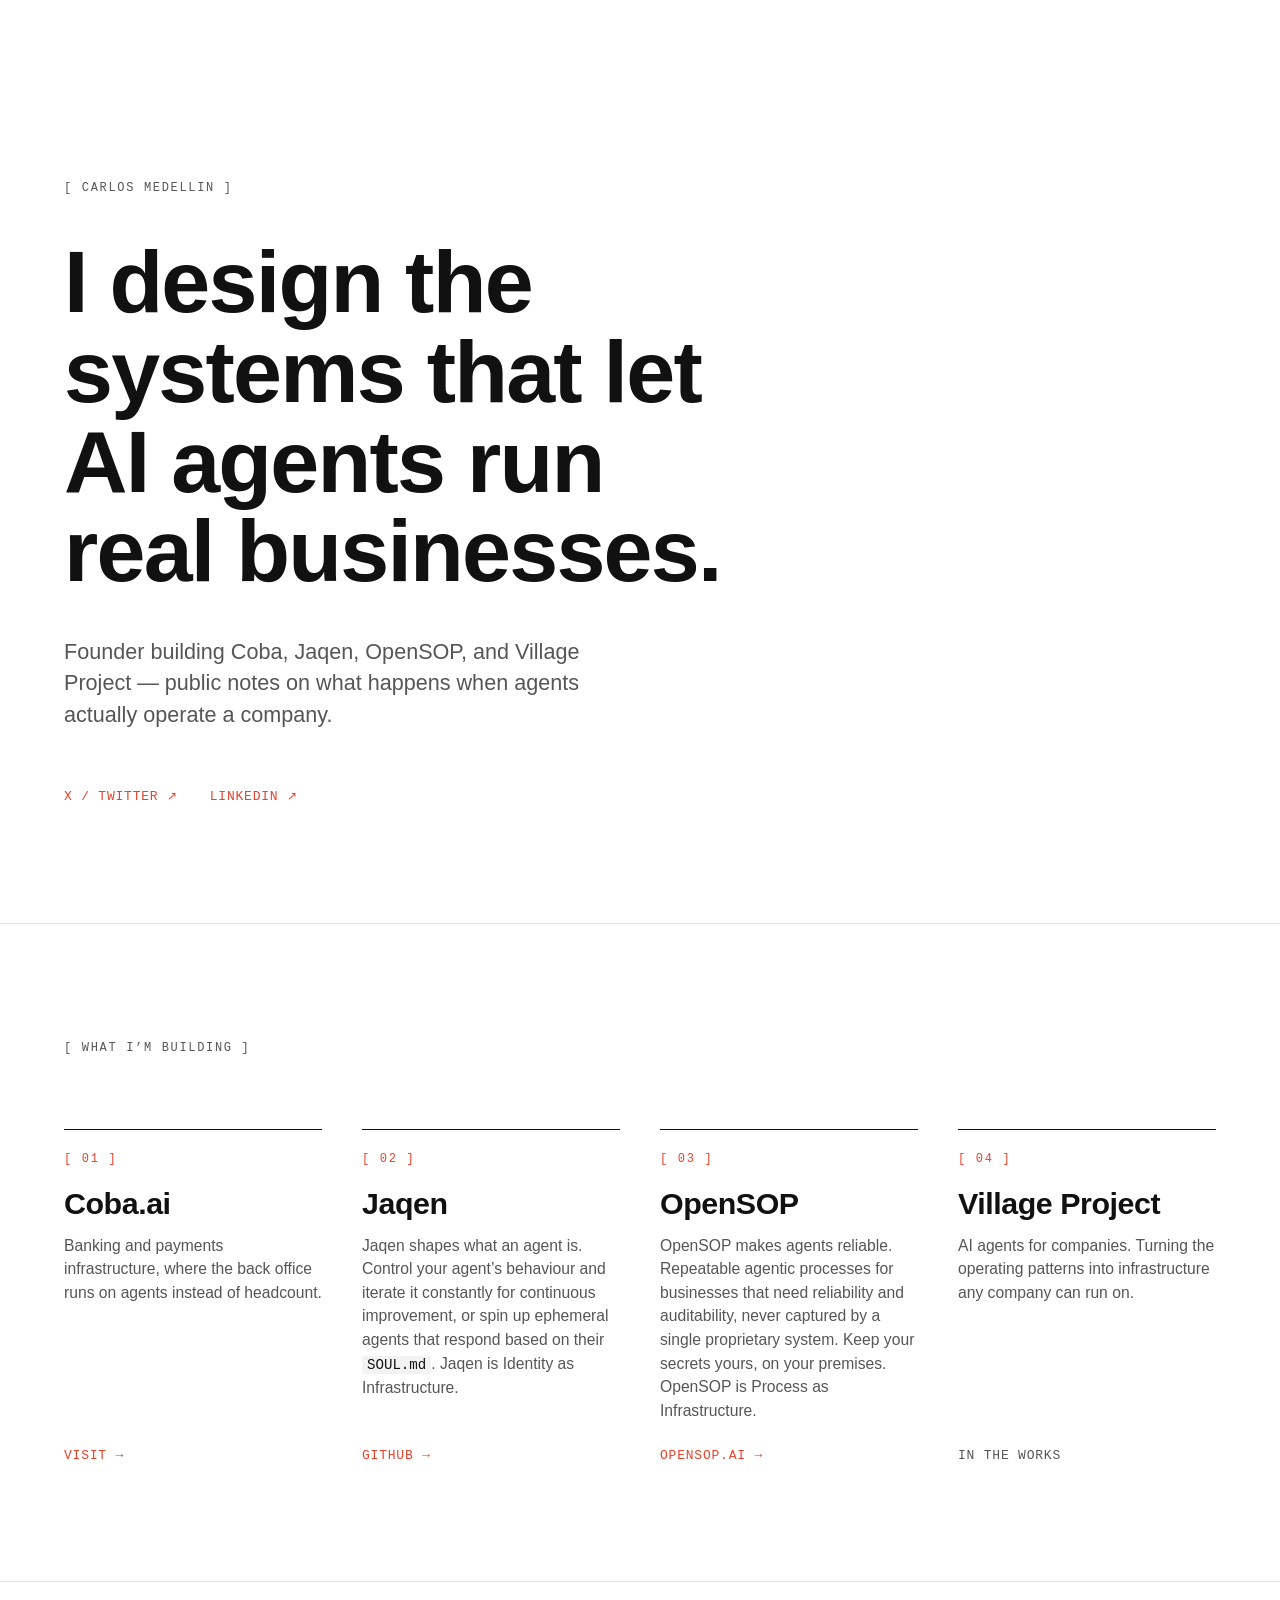
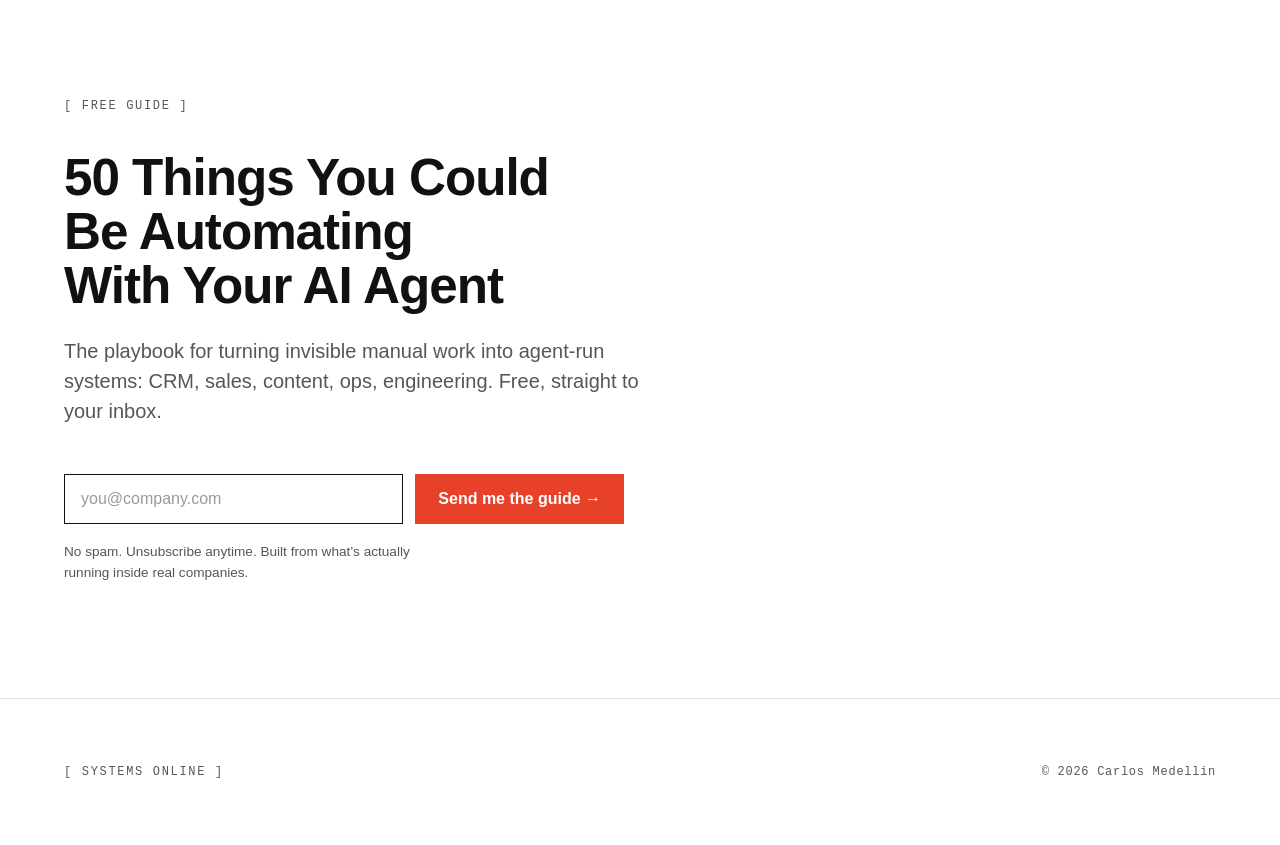
==== index.html @ 13a29b1f "Add personal site: hero, what I'm building, email capture Static single-page site (Swiss design, Git" ====
<!DOCTYPE html>
<html lang="en">
<head>
  <meta charset="UTF-8" />
  <meta name="viewport" content="width=device-width, initial-scale=1.0" />
  <title>Carlos Medellin — Systems for AI agents</title>
  <meta name="description" content="Founder building Coba, Jaqen, OpenSOP, and Village Project. Public notes on what happens when agents actually operate a company." />
  <link rel="stylesheet" href="style.css" />
</head>
<body>
  <main>
    <!-- ===== HERO ===== -->
    <section class="hero section">
      <div class="grid">
        <div class="hero__inner">
          <p class="tag">[ CARLOS MEDELLIN ]</p>
          <h1 class="hero__headline">I design the systems that let AI agents run real businesses.</h1>
          <p class="hero__subhead">Founder building Coba, Jaqen, OpenSOP, and Village Project — public notes on what happens when agents actually operate a company.</p>
          <ul class="hero__links">
            <li><a href="https://x.com/heycamego" target="_blank" rel="noopener">X / Twitter <span aria-hidden="true">&#8599;</span></a></li>
            <li><a href="https://www.linkedin.com/in/camego" target="_blank" rel="noopener">LinkedIn <span aria-hidden="true">&#8599;</span></a></li>
          </ul>
        </div>
      </div>
    </section>

    <hr class="rule" />

    <!-- ===== WHAT I'M BUILDING ===== -->
    <section class="building section">
      <div class="grid">
        <header class="section__head">
          <p class="tag">[ WHAT I&rsquo;M BUILDING ]</p>
        </header>

        <ol class="projects">
          <li class="project">
            <p class="tag project__index">[ 01 ]</p>
            <h2 class="project__name">Coba.ai</h2>
            <p class="project__desc">Banking and payments infrastructure, where the back office runs on agents instead of headcount.</p>
            <a class="project__link" href="https://coba.ai" target="_blank" rel="noopener">Visit <span aria-hidden="true">&#8594;</span></a>
          </li>

          <li class="project">
            <p class="tag project__index">[ 02 ]</p>
            <h2 class="project__name">Jaqen</h2>
            <p class="project__desc">Jaqen shapes what an agent is. Control your agent&rsquo;s behaviour and iterate it constantly for continuous improvement, or spin up ephemeral agents that respond based on their <code>SOUL.md</code>. Jaqen is Identity as Infrastructure.</p>
            <a class="project__link" href="https://github.com/coba-ai/Jaqen" target="_blank" rel="noopener">GitHub <span aria-hidden="true">&#8594;</span></a>
          </li>

          <li class="project">
            <p class="tag project__index">[ 03 ]</p>
            <h2 class="project__name">OpenSOP</h2>
            <p class="project__desc">OpenSOP makes agents reliable. Repeatable agentic processes for businesses that need reliability and auditability, never captured by a single proprietary system. Keep your secrets yours, on your premises. OpenSOP is Process as Infrastructure.</p>
            <a class="project__link" href="https://opensop.ai" target="_blank" rel="noopener">opensop.ai <span aria-hidden="true">&#8594;</span></a>
          </li>

          <li class="project">
            <p class="tag project__index">[ 04 ]</p>
            <h2 class="project__name">Village Project</h2>
            <p class="project__desc">AI agents for companies. Turning the operating patterns into infrastructure any company can run on.</p>
            <span class="project__link project__link--muted">In the works</span>
          </li>
        </ol>
      </div>
    </section>

    <hr class="rule" />

    <!-- ===== EMAIL CAPTURE ===== -->
    <section class="capture section">
      <div class="grid">
        <div class="capture__inner">
          <p class="tag">[ FREE GUIDE ]</p>
          <h2 class="capture__headline">50 Things You Could Be Automating With Your AI Agent</h2>
          <p class="capture__body">The playbook for turning invisible manual work into agent-run systems: CRM, sales, content, ops, engineering. Free, straight to your inbox.</p>

          <form id="signup-form" class="form" action="https://api.web3forms.com/submit" method="POST">
            <input type="hidden" name="access_key" value="YOUR_ACCESS_KEY_HERE" />
            <input type="hidden" name="subject" value="New signup: 50 Things guide" />
            <input type="checkbox" name="botcheck" class="hidden" style="display:none" tabindex="-1" autocomplete="off" />

            <label for="email" class="visually-hidden">Email address</label>
            <input
              id="email"
              class="form__input"
              type="email"
              name="email"
              placeholder="you@company.com"
              autocomplete="email"
              required
            />
            <button class="form__button" type="submit">Send me the guide <span aria-hidden="true">&#8594;</span></button>
          </form>

          <p class="capture__note">No spam. Unsubscribe anytime. Built from what&rsquo;s actually running inside real companies.</p>

          <p id="form-result" class="form__result" role="status" aria-live="polite" hidden></p>
        </div>
      </div>
    </section>

    <hr class="rule" />

    <footer class="footer section">
      <div class="grid">
        <p class="tag">[ SYSTEMS ONLINE ]</p>
        <p class="footer__copy">&copy; <span id="year">2026</span> Carlos Medellin</p>
      </div>
    </footer>
  </main>

  <script src="script.js"></script>
</body>
</html>
---- style.css ----
/* ============================================================
   Carlos Medellin — personal site
   Swiss grid foundation · Norwegian minimalist accents
   System fonts only · one accent color
   ============================================================ */

:root {
  --bg:        #ffffff;
  --ink:       #111111;
  --ink-soft:  #565656;
  --hairline:  #e2e2e2;

  /* single accent — international vermilion */
  --accent:      #e8412a;
  --accent-dark: #c8331e;

  --sans: "Helvetica Neue", Inter, Arial, sans-serif;
  --mono: ui-monospace, "SF Mono", Menlo, Consolas, monospace;

  --gutter: 24px;
  --maxw: 1200px;
  --col-gap: 40px;
}

/* ---------- reset ---------- */
*,
*::before,
*::after { box-sizing: border-box; }

html { -webkit-text-size-adjust: 100%; }

body {
  margin: 0;
  background: var(--bg);
  color: var(--ink);
  font-family: var(--sans);
  font-size: 17px;
  line-height: 1.5;
  -webkit-font-smoothing: antialiased;
  text-rendering: optimizeLegibility;
}

h1, h2, p, ol, ul { margin: 0; }
ol, ul { list-style: none; padding: 0; }

a {
  color: var(--accent);
  text-decoration: none;
}
a:hover { color: var(--accent-dark); }

code {
  font-family: var(--mono);
  font-size: 0.9em;
}

.visually-hidden {
  position: absolute;
  width: 1px; height: 1px;
  padding: 0; margin: -1px;
  overflow: hidden;
  clip: rect(0 0 0 0);
  white-space: nowrap;
  border: 0;
}

/* ---------- layout scaffolding ---------- */
.grid {
  width: 100%;
  max-width: var(--maxw);
  margin: 0 auto;
  padding: 0 var(--gutter);
}

.section { padding: clamp(56px, 9vw, 120px) 0; }

.rule {
  border: 0;
  border-top: 1px solid var(--hairline);
  margin: 0;
}

/* ---------- monospace tag label ---------- */
.tag {
  font-family: var(--mono);
  font-size: 12px;
  letter-spacing: 0.14em;
  text-transform: uppercase;
  color: var(--ink-soft);
  margin: 0;
}

/* ============================================================
   HERO
   ============================================================ */
.hero { padding-top: clamp(72px, 14vw, 180px); }

.hero__inner { max-width: 15ch; }
.hero__inner { max-width: none; }

.hero .tag { margin-bottom: clamp(20px, 4vw, 40px); }

.hero__headline {
  font-weight: 700;
  font-size: clamp(2.4rem, 7vw, 5.5rem);
  line-height: 1.02;
  letter-spacing: -0.02em;
  max-width: 16ch;
  text-wrap: balance;
}

.hero__subhead {
  margin-top: clamp(24px, 4vw, 40px);
  font-size: clamp(1.05rem, 2.1vw, 1.35rem);
  line-height: 1.45;
  color: var(--ink-soft);
  max-width: 46ch;
  text-wrap: pretty;
}

.hero__links {
  display: flex;
  gap: 32px;
  flex-wrap: wrap;
  margin-top: clamp(32px, 5vw, 52px);
}
.hero__links a {
  font-family: var(--mono);
  font-size: 13px;
  letter-spacing: 0.06em;
  text-transform: uppercase;
}
.hero__links span { font-size: 0.9em; }

/* ============================================================
   WHAT I'M BUILDING
   ============================================================ */
.section__head { margin-bottom: clamp(40px, 6vw, 72px); }

.projects {
  display: grid;
  grid-template-columns: repeat(4, 1fr);
  gap: var(--col-gap);
}

.project {
  display: flex;
  flex-direction: column;
  border-top: 1px solid var(--ink);
  padding-top: 20px;
}

.project__index {
  color: var(--accent);
  margin-bottom: 20px;
}

.project__name {
  font-weight: 700;
  font-size: clamp(1.4rem, 2.4vw, 1.9rem);
  letter-spacing: -0.015em;
  line-height: 1.05;
  margin-bottom: 14px;
}

.project__desc {
  color: var(--ink-soft);
  font-size: 0.98rem;
  line-height: 1.5;
  text-wrap: pretty;
  flex: 1 1 auto;
  margin-bottom: 24px;
}
.project__desc code {
  color: var(--ink);
  background: #f3f3f3;
  padding: 1px 5px;
  border-radius: 2px;
}

.project__link {
  font-family: var(--mono);
  font-size: 13px;
  letter-spacing: 0.06em;
  text-transform: uppercase;
  align-self: flex-start;
}
.project__link--muted {
  color: var(--ink-soft);
  cursor: default;
}

/* ============================================================
   EMAIL CAPTURE
   ============================================================ */
.capture__inner { max-width: 720px; }

.capture .tag { margin-bottom: clamp(20px, 4vw, 36px); }

.capture__headline {
  font-weight: 700;
  font-size: clamp(1.9rem, 4.6vw, 3.2rem);
  line-height: 1.05;
  letter-spacing: -0.02em;
  text-wrap: balance;
}

.capture__body {
  margin-top: 24px;
  font-size: clamp(1.05rem, 2vw, 1.25rem);
  line-height: 1.5;
  color: var(--ink-soft);
  max-width: 56ch;
  text-wrap: pretty;
}

.form {
  display: flex;
  gap: 12px;
  margin-top: clamp(32px, 5vw, 48px);
  max-width: 560px;
}

.form__input {
  flex: 1 1 auto;
  min-width: 0;
  font-family: var(--sans);
  font-size: 1rem;
  color: var(--ink);
  background: var(--bg);
  border: 1px solid var(--ink);
  border-radius: 0;
  padding: 15px 16px;
  transition: border-color 0.15s ease;
}
.form__input::placeholder { color: #9a9a9a; }
.form__input:focus {
  outline: none;
  border-color: var(--accent);
  box-shadow: inset 0 0 0 1px var(--accent);
}

.form__button {
  flex: 0 0 auto;
  font-family: var(--sans);
  font-size: 1rem;
  font-weight: 600;
  color: #fff;
  background: var(--accent);
  border: 1px solid var(--accent);
  border-radius: 0;
  padding: 15px 22px;
  cursor: pointer;
  white-space: nowrap;
  transition: background-color 0.18s ease, transform 0.06s ease;
}
.form__button span {
  display: inline-block;
  transition: transform 0.18s ease;
}
.form__button:hover {
  background: var(--accent-dark);
  border-color: var(--accent-dark);
}
.form__button:hover span { transform: translateX(4px); }
.form__button:active { transform: translateY(1px); }
.form__button:disabled {
  opacity: 0.6;
  cursor: default;
}

.capture__note {
  margin-top: 18px;
  font-size: 0.85rem;
  color: var(--ink-soft);
  max-width: 52ch;
}

.form__result {
  margin-top: clamp(28px, 4vw, 40px);
  font-size: clamp(1.1rem, 2vw, 1.35rem);
  font-weight: 600;
  line-height: 1.4;
  max-width: 40ch;
  text-wrap: pretty;
}
.form__result .tag {
  display: block;
  margin-bottom: 10px;
  color: var(--accent);
}

/* ============================================================
   FOOTER
   ============================================================ */
.footer { padding: clamp(40px, 6vw, 64px) 0; }
.footer .grid {
  display: flex;
  justify-content: space-between;
  align-items: baseline;
  gap: 20px;
  flex-wrap: wrap;
}
.footer__copy {
  font-family: var(--mono);
  font-size: 12px;
  letter-spacing: 0.06em;
  color: var(--ink-soft);
}

/* ============================================================
   RESPONSIVE
   ============================================================ */
@media (max-width: 960px) {
  .projects { grid-template-columns: repeat(2, 1fr); }
}

@media (max-width: 640px) {
  body { font-size: 16px; }
  .projects { grid-template-columns: 1fr; gap: 0; }
  .project {
    border-top: 1px solid var(--hairline);
    padding: 28px 0;
  }
  .project:first-child { border-top: 1px solid var(--ink); }
  .project__desc { margin-bottom: 18px; }

  .form { flex-direction: column; }
  .form__button { width: 100%; }
}
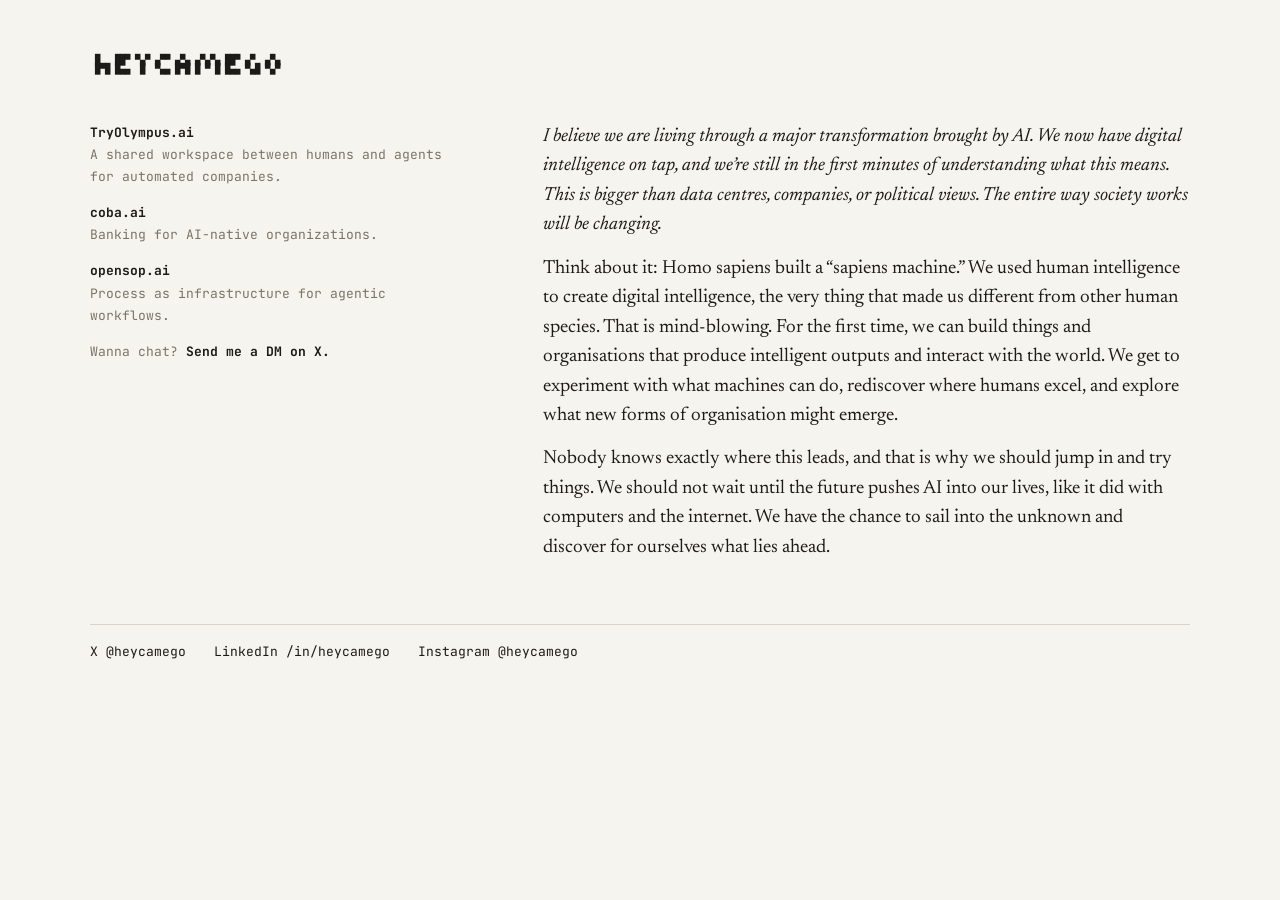
==== commit 6c0df946: "Redesign as a minimal two-column page Block-letter logo, projects on the left, worldview essay on th" ====
--- a/index.html
+++ b/index.html
@@ -3,113 +3,51 @@
 <head>
   <meta charset="UTF-8" />
   <meta name="viewport" content="width=device-width, initial-scale=1.0" />
-  <title>Carlos Medellin — Systems for AI agents</title>
-  <meta name="description" content="Founder building Coba, Jaqen, OpenSOP, and Village Project. Public notes on what happens when agents actually operate a company." />
-  <link rel="stylesheet" href="style.css" />
+  <title>heycamego</title>
+  <meta name="description" content="Carlos Medellin. We built a sapiens machine. Now we get to find out what it means." />
+  <link rel="stylesheet" href="https://fonts.googleapis.com/css2?family=JetBrains+Mono:wght@400;700&family=Newsreader:ital,opsz,wght@0,6..72,400;1,6..72,400&display=swap" />
+  <style>
+    :root { --bg: #f6f4ee; --ink: #1d1b17; --soft: #7a756a; --line: #d9d4c8;
+      --mono: "JetBrains Mono", ui-monospace, Menlo, Consolas, monospace; --serif: "Newsreader", Georgia, serif; }
+    body { max-width: 1100px; margin: 0 auto; padding: 56px max(16px, env(safe-area-inset-right, 0px)) 56px max(16px, env(safe-area-inset-left, 0px));
+      background: var(--bg); color: var(--ink); font: 13px/1.7 var(--mono); }
+    .logo { font: 9px/1 var(--mono); margin: 0 0 48px; }
+    main { display: grid; grid-template-columns: 1fr 1.7fr; gap: 72px; }
+    @media (max-width: 720px) { main { grid-template-columns: 1fr; gap: 36px; } }
+    ul { list-style: none; margin: 0; padding: 0; display: grid; gap: 14px; align-content: start; }
+    li { color: var(--soft); }
+    a { color: var(--ink); text-decoration: none; font-weight: 700; }
+    a:hover, a:focus-visible { text-decoration: underline; }
+    section { font: 19px/1.55 var(--serif); max-width: 34em; min-width: 0; }
+    section p { margin: 0 0 14px; }
+    section p:first-child { font-style: italic; }
+    footer { margin-top: 48px; padding-top: 16px; border-top: 1px solid var(--line); display: flex; flex-wrap: wrap; gap: 8px 28px; color: var(--soft); }
+    footer a { font-weight: 400; }
+  </style>
 </head>
 <body>
+  <pre class="logo" role="img" aria-label="heycamego"> █   ██▀ ▀▄▀ ▄▀▀ ▄▀▄ ▄▀▄▀▄ ██▀ ▄▀  ▄▀▄
+ █▀█ █▄▄  █  ▀▄▄ █▀█ █ ▀ █ █▄▄ ▀▄█ ▀▄▀</pre>
+
   <main>
-    <!-- ===== HERO ===== -->
-    <section class="hero section">
-      <div class="grid">
-        <div class="hero__inner">
-          <p class="tag">[ CARLOS MEDELLIN ]</p>
-          <h1 class="hero__headline">I design the systems that let AI agents run real businesses.</h1>
-          <p class="hero__subhead">Founder building Coba, Jaqen, OpenSOP, and Village Project — public notes on what happens when agents actually operate a company.</p>
-          <ul class="hero__links">
-            <li><a href="https://x.com/heycamego" target="_blank" rel="noopener">X / Twitter <span aria-hidden="true">&#8599;</span></a></li>
-            <li><a href="https://www.linkedin.com/in/camego" target="_blank" rel="noopener">LinkedIn <span aria-hidden="true">&#8599;</span></a></li>
-          </ul>
-        </div>
-      </div>
+    <ul>
+      <li><a href="https://tryolympus.ai">TryOlympus.ai</a><br />A shared workspace between humans and agents for automated companies.</li>
+      <li><a href="https://coba.ai">coba.ai</a><br />Banking for AI-native organizations.</li>
+      <li><a href="https://opensop.ai">opensop.ai</a><br />Process as infrastructure for agentic workflows.</li>
+      <li>Wanna chat? <a href="https://x.com/heycamego">Send me a DM on X.</a></li>
+    </ul>
+
+    <section>
+      <p>I believe we are living through a major transformation brought by AI. We now have digital intelligence on tap, and we’re still in the first minutes of understanding what this means. This is bigger than data centres, companies, or political views. The entire way society works will be changing.</p>
+      <p>Think about it: Homo sapiens built a “sapiens machine.” We used human intelligence to create digital intelligence, the very thing that made us different from other human species. That is mind-blowing. For the first time, we can build things and organisations that produce intelligent outputs and interact with the world. We get to experiment with what machines can do, rediscover where humans excel, and explore what new forms of organisation might emerge.</p>
+      <p>Nobody knows exactly where this leads, and that is why we should jump in and try things. We should not wait until the future pushes AI into our lives, like it did with computers and the internet. We have the chance to sail into the unknown and discover for ourselves what lies ahead.</p>
     </section>
-
-    <hr class="rule" />
-
-    <!-- ===== WHAT I'M BUILDING ===== -->
-    <section class="building section">
-      <div class="grid">
-        <header class="section__head">
-          <p class="tag">[ WHAT I&rsquo;M BUILDING ]</p>
-        </header>
-
-        <ol class="projects">
-          <li class="project">
-            <p class="tag project__index">[ 01 ]</p>
-            <h2 class="project__name">Coba.ai</h2>
-            <p class="project__desc">Banking and payments infrastructure, where the back office runs on agents instead of headcount.</p>
-            <a class="project__link" href="https://coba.ai" target="_blank" rel="noopener">Visit <span aria-hidden="true">&#8594;</span></a>
-          </li>
-
-          <li class="project">
-            <p class="tag project__index">[ 02 ]</p>
-            <h2 class="project__name">Jaqen</h2>
-            <p class="project__desc">Jaqen shapes what an agent is. Control your agent&rsquo;s behaviour and iterate it constantly for continuous improvement, or spin up ephemeral agents that respond based on their <code>SOUL.md</code>. Jaqen is Identity as Infrastructure.</p>
-            <a class="project__link" href="https://github.com/coba-ai/Jaqen" target="_blank" rel="noopener">GitHub <span aria-hidden="true">&#8594;</span></a>
-          </li>
-
-          <li class="project">
-            <p class="tag project__index">[ 03 ]</p>
-            <h2 class="project__name">OpenSOP</h2>
-            <p class="project__desc">OpenSOP makes agents reliable. Repeatable agentic processes for businesses that need reliability and auditability, never captured by a single proprietary system. Keep your secrets yours, on your premises. OpenSOP is Process as Infrastructure.</p>
-            <a class="project__link" href="https://opensop.ai" target="_blank" rel="noopener">opensop.ai <span aria-hidden="true">&#8594;</span></a>
-          </li>
-
-          <li class="project">
-            <p class="tag project__index">[ 04 ]</p>
-            <h2 class="project__name">Village Project</h2>
-            <p class="project__desc">AI agents for companies. Turning the operating patterns into infrastructure any company can run on.</p>
-            <span class="project__link project__link--muted">In the works</span>
-          </li>
-        </ol>
-      </div>
-    </section>
-
-    <hr class="rule" />
-
-    <!-- ===== EMAIL CAPTURE ===== -->
-    <section class="capture section">
-      <div class="grid">
-        <div class="capture__inner">
-          <p class="tag">[ FREE GUIDE ]</p>
-          <h2 class="capture__headline">50 Things You Could Be Automating With Your AI Agent</h2>
-          <p class="capture__body">The playbook for turning invisible manual work into agent-run systems: CRM, sales, content, ops, engineering. Free, straight to your inbox.</p>
-
-          <form id="signup-form" class="form" action="https://api.web3forms.com/submit" method="POST">
-            <input type="hidden" name="access_key" value="YOUR_ACCESS_KEY_HERE" />
-            <input type="hidden" name="subject" value="New signup: 50 Things guide" />
-            <input type="checkbox" name="botcheck" class="hidden" style="display:none" tabindex="-1" autocomplete="off" />
-
-            <label for="email" class="visually-hidden">Email address</label>
-            <input
-              id="email"
-              class="form__input"
-              type="email"
-              name="email"
-              placeholder="you@company.com"
-              autocomplete="email"
-              required
-            />
-            <button class="form__button" type="submit">Send me the guide <span aria-hidden="true">&#8594;</span></button>
-          </form>
-
-          <p class="capture__note">No spam. Unsubscribe anytime. Built from what&rsquo;s actually running inside real companies.</p>
-
-          <p id="form-result" class="form__result" role="status" aria-live="polite" hidden></p>
-        </div>
-      </div>
-    </section>
-
-    <hr class="rule" />
-
-    <footer class="footer section">
-      <div class="grid">
-        <p class="tag">[ SYSTEMS ONLINE ]</p>
-        <p class="footer__copy">&copy; <span id="year">2026</span> Carlos Medellin</p>
-      </div>
-    </footer>
   </main>
 
-  <script src="script.js"></script>
+  <footer>
+    <a href="https://x.com/heycamego">X @heycamego</a>
+    <a href="https://www.linkedin.com/in/heycamego">LinkedIn /in/heycamego</a>
+    <a href="https://www.instagram.com/heycamego">Instagram @heycamego</a>
+  </footer>
 </body>
 </html>
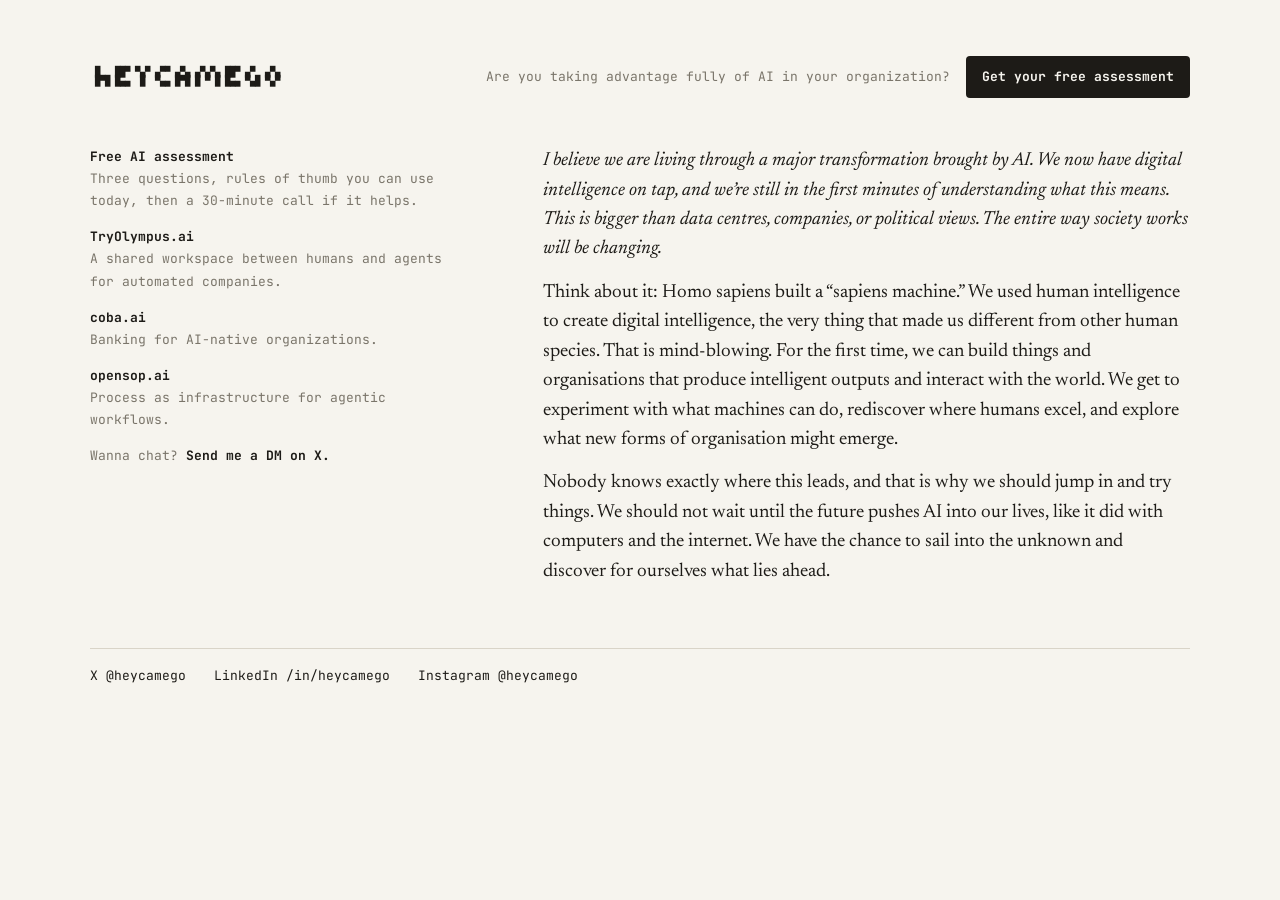
==== commit f38ed3c1: "Add free AI assessment page and homepage call to action Three questions, rules of thumb drawn from O" ====
--- a/index.html
+++ b/index.html
@@ -11,7 +11,10 @@
       --mono: "JetBrains Mono", ui-monospace, Menlo, Consolas, monospace; --serif: "Newsreader", Georgia, serif; }
     body { max-width: 1100px; margin: 0 auto; padding: 56px max(16px, env(safe-area-inset-right, 0px)) 56px max(16px, env(safe-area-inset-left, 0px));
       background: var(--bg); color: var(--ink); font: 13px/1.7 var(--mono); }
-    .logo { font: 9px/1 var(--mono); margin: 0 0 48px; }
+    header { display: flex; flex-wrap: wrap; justify-content: space-between; align-items: center; gap: 16px 24px; margin: 0 0 48px; }
+    .logo { font: 9px/1 var(--mono); margin: 0; }
+    .cta { display: flex; flex-wrap: wrap; align-items: center; gap: 10px 16px; color: var(--soft); }
+    .cta a { background: var(--ink); color: var(--bg); padding: 10px 16px; border-radius: 4px; }
     main { display: grid; grid-template-columns: 1fr 1.7fr; gap: 72px; }
     @media (max-width: 720px) { main { grid-template-columns: 1fr; gap: 36px; } }
     ul { list-style: none; margin: 0; padding: 0; display: grid; gap: 14px; align-content: start; }
@@ -26,11 +29,15 @@
   </style>
 </head>
 <body>
+  <header>
   <pre class="logo" role="img" aria-label="heycamego"> █   ██▀ ▀▄▀ ▄▀▀ ▄▀▄ ▄▀▄▀▄ ██▀ ▄▀  ▄▀▄
  █▀█ █▄▄  █  ▀▄▄ █▀█ █ ▀ █ █▄▄ ▀▄█ ▀▄▀</pre>
+    <div class="cta">Are you taking advantage fully of AI in your organization? <a href="/assessment/">Get your free assessment</a></div>
+  </header>
 
   <main>
     <ul>
+      <li><a href="/assessment/">Free AI assessment</a><br />Three questions, rules of thumb you can use today, then a 30-minute call if it helps.</li>
       <li><a href="https://tryolympus.ai">TryOlympus.ai</a><br />A shared workspace between humans and agents for automated companies.</li>
       <li><a href="https://coba.ai">coba.ai</a><br />Banking for AI-native organizations.</li>
       <li><a href="https://opensop.ai">opensop.ai</a><br />Process as infrastructure for agentic workflows.</li>
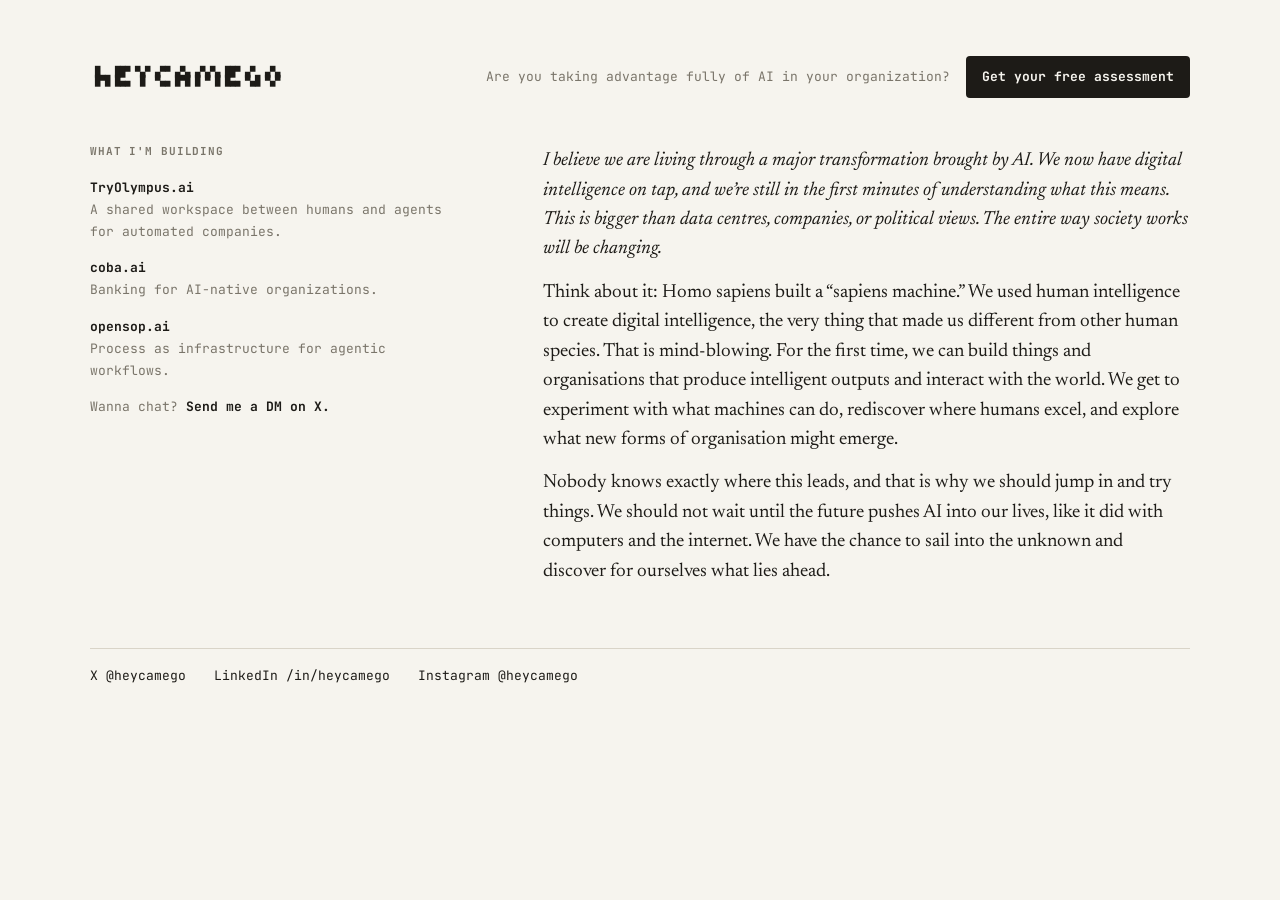
==== commit d89201b3: "Rework assessment results and homepage heading Each chosen problem gets its own section with copyabl" ====
--- a/index.html
+++ b/index.html
@@ -19,6 +19,7 @@
     @media (max-width: 720px) { main { grid-template-columns: 1fr; gap: 36px; } }
     ul { list-style: none; margin: 0; padding: 0; display: grid; gap: 14px; align-content: start; }
     li { color: var(--soft); }
+    .label { font: 700 11px/1 var(--mono); letter-spacing: .08em; text-transform: uppercase; color: var(--soft); margin: 0 0 20px; }
     a { color: var(--ink); text-decoration: none; font-weight: 700; }
     a:hover, a:focus-visible { text-decoration: underline; }
     section { font: 19px/1.55 var(--serif); max-width: 34em; min-width: 0; }
@@ -36,13 +37,15 @@
   </header>
 
   <main>
+    <div>
+    <h2 class="label">What I'm building</h2>
     <ul>
-      <li><a href="/assessment/">Free AI assessment</a><br />Three questions, rules of thumb you can use today, then a 30-minute call if it helps.</li>
       <li><a href="https://tryolympus.ai">TryOlympus.ai</a><br />A shared workspace between humans and agents for automated companies.</li>
       <li><a href="https://coba.ai">coba.ai</a><br />Banking for AI-native organizations.</li>
       <li><a href="https://opensop.ai">opensop.ai</a><br />Process as infrastructure for agentic workflows.</li>
       <li>Wanna chat? <a href="https://x.com/heycamego">Send me a DM on X.</a></li>
     </ul>
+    </div>
 
     <section>
       <p>I believe we are living through a major transformation brought by AI. We now have digital intelligence on tap, and we’re still in the first minutes of understanding what this means. This is bigger than data centres, companies, or political views. The entire way society works will be changing.</p>
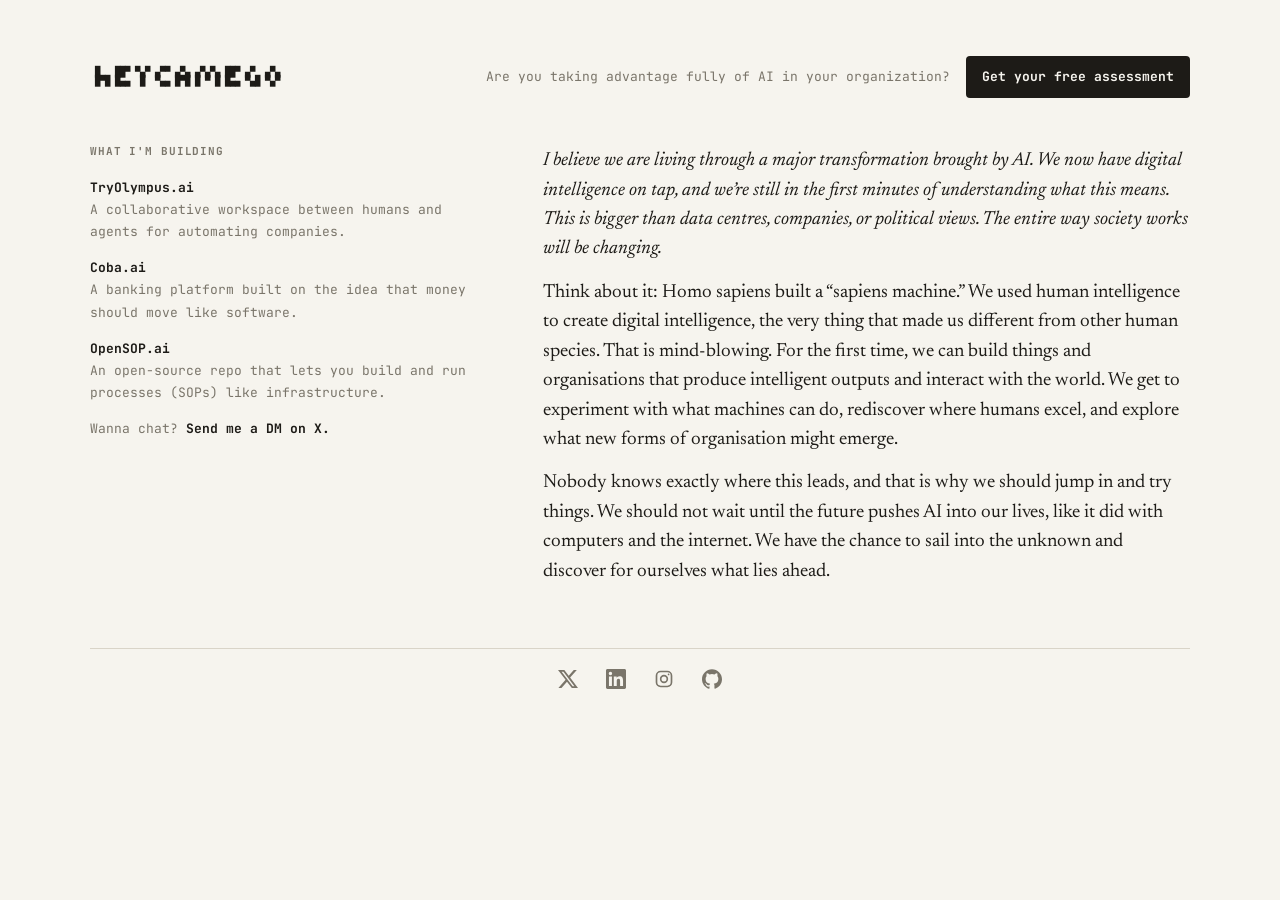
==== commit 65dd2d0e: "Rewrite project blurbs and switch footer to centered icons Adds GitHub alongside X, LinkedIn and Ins" ====
--- a/index.html
+++ b/index.html
@@ -25,8 +25,10 @@
     section { font: 19px/1.55 var(--serif); max-width: 34em; min-width: 0; }
     section p { margin: 0 0 14px; }
     section p:first-child { font-style: italic; }
-    footer { margin-top: 48px; padding-top: 16px; border-top: 1px solid var(--line); display: flex; flex-wrap: wrap; gap: 8px 28px; color: var(--soft); }
-    footer a { font-weight: 400; }
+    footer { margin-top: 48px; padding-top: 20px; border-top: 1px solid var(--line); display: flex; justify-content: center; gap: 28px; }
+    footer a { color: var(--soft); display: flex; }
+    footer a:hover, footer a:focus-visible { color: var(--ink); }
+    footer svg { width: 20px; height: 20px; }
   </style>
 </head>
 <body>
@@ -40,9 +42,9 @@
     <div>
     <h2 class="label">What I'm building</h2>
     <ul>
-      <li><a href="https://tryolympus.ai">TryOlympus.ai</a><br />A shared workspace between humans and agents for automated companies.</li>
-      <li><a href="https://coba.ai">coba.ai</a><br />Banking for AI-native organizations.</li>
-      <li><a href="https://opensop.ai">opensop.ai</a><br />Process as infrastructure for agentic workflows.</li>
+      <li><a href="https://tryolympus.ai">TryOlympus.ai</a><br />A collaborative workspace between humans and agents for automating companies.</li>
+      <li><a href="https://coba.ai">Coba.ai</a><br />A banking platform built on the idea that money should move like software.</li>
+      <li><a href="https://opensop.ai">OpenSOP.ai</a><br />An open-source repo that lets you build and run processes (SOPs) like infrastructure.</li>
       <li>Wanna chat? <a href="https://x.com/heycamego">Send me a DM on X.</a></li>
     </ul>
     </div>
@@ -55,9 +57,10 @@
   </main>
 
   <footer>
-    <a href="https://x.com/heycamego">X @heycamego</a>
-    <a href="https://www.linkedin.com/in/heycamego">LinkedIn /in/heycamego</a>
-    <a href="https://www.instagram.com/heycamego">Instagram @heycamego</a>
+    <a href="https://x.com/heycamego" aria-label="X @heycamego"><svg viewBox="0 0 24 24" fill="currentColor" aria-hidden="true"><path d="M18.901 1.153h3.68l-8.04 9.19L24 22.846h-7.406l-5.8-7.584-6.638 7.584H.474l8.6-9.83L0 1.154h7.594l5.243 6.932ZM17.61 20.644h2.039L6.486 3.24H4.298Z"/></svg></a>
+    <a href="https://www.linkedin.com/in/heycamego" aria-label="LinkedIn /in/heycamego"><svg viewBox="0 0 24 24" fill="currentColor" aria-hidden="true"><path d="M20.447 20.452h-3.554v-5.569c0-1.328-.027-3.037-1.852-3.037-1.853 0-2.136 1.445-2.136 2.939v5.667H9.351V9h3.414v1.561h.046c.477-.9 1.637-1.85 3.37-1.85 3.601 0 4.267 2.37 4.267 5.455v6.286zM5.337 7.433a2.064 2.064 0 1 1 0-4.128 2.064 2.064 0 0 1 0 4.128zm1.782 13.019H3.555V9h3.564v11.452zM22.225 0H1.771C.792 0 0 .774 0 1.729v20.542C0 23.227.792 24 1.771 24h20.451C23.2 24 24 23.227 24 22.271V1.729C24 .774 23.2 0 22.222 0h.003z"/></svg></a>
+    <a href="https://www.instagram.com/heycamego" aria-label="Instagram @heycamego"><svg viewBox="0 0 24 24" fill="none" stroke="currentColor" stroke-width="2" aria-hidden="true"><rect x="3" y="3" width="18" height="18" rx="5"/><circle cx="12" cy="12" r="4"/><circle cx="17.5" cy="6.5" r="1" fill="currentColor" stroke="none"/></svg></a>
+    <a href="https://github.com/Chosen9115" aria-label="GitHub Chosen9115"><svg viewBox="0 0 24 24" fill="currentColor" aria-hidden="true"><path d="M12 .297c-6.63 0-12 5.373-12 12 0 5.303 3.438 9.8 8.205 11.385.6.113.82-.258.82-.577 0-.285-.01-1.04-.015-2.04-3.338.724-4.042-1.61-4.042-1.61-.546-1.387-1.333-1.757-1.333-1.757-1.087-.744.084-.729.084-.729 1.205.084 1.838 1.236 1.838 1.236 1.07 1.835 2.809 1.305 3.495.998.108-.776.417-1.305.76-1.605-2.665-.3-5.466-1.332-5.466-5.93 0-1.31.465-2.38 1.235-3.22-.135-.303-.54-1.523.105-3.176 0 0 1.005-.322 3.3 1.23a11.5 11.5 0 0 1 6 0c2.28-1.552 3.285-1.23 3.285-1.23.645 1.653.24 2.873.12 3.176.765.84 1.23 1.91 1.23 3.22 0 4.61-2.805 5.625-5.475 5.92.42.36.81 1.096.81 2.22 0 1.606-.015 2.896-.015 3.286 0 .315.21.69.825.57C20.565 22.092 24 17.592 24 12.297c0-6.627-5.373-12-12-12"/></svg></a>
   </footer>
 </body>
 </html>
